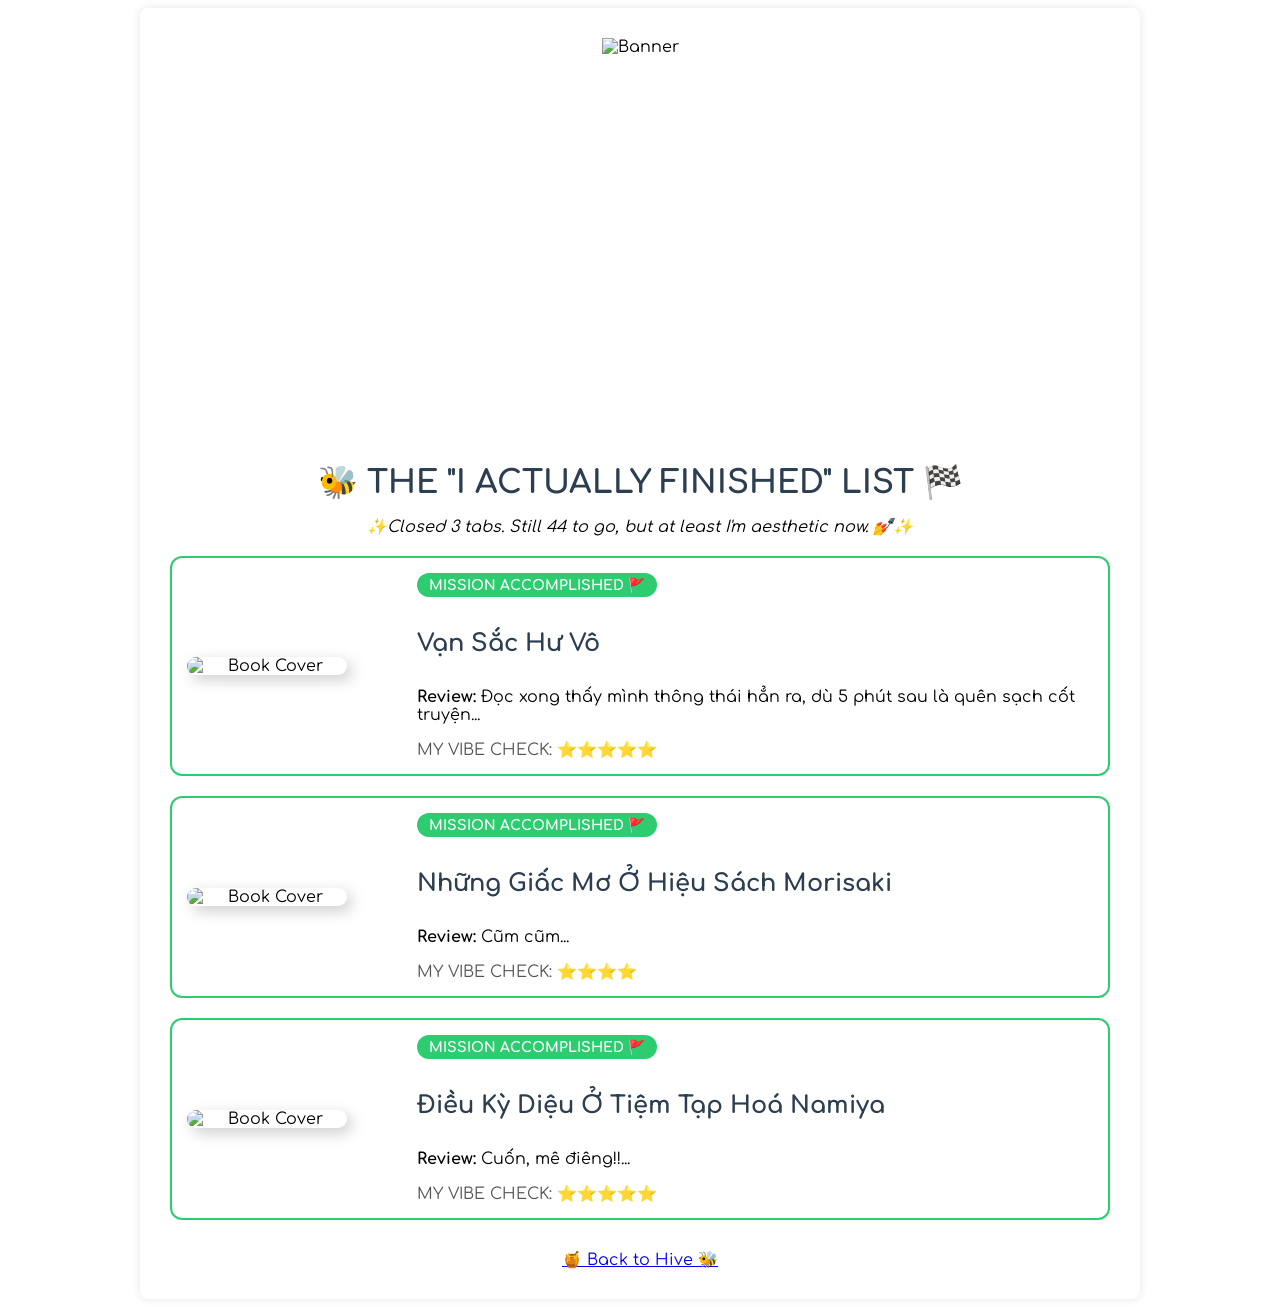
==== finished.html @ 82f548a7 "Add files via upload" ====
<!DOCTYPE html>
<html lang="vi">
<head>
    <meta charset="UTF-8">
    <meta name="viewport" content="width=device-width, initial-scale=1.0">
    <title>Brain Upgrade Completed - Bee's Vault</title>
    <link rel="stylesheet" href="style.css">
    <link href="https://fonts.googleapis.com/css2?family=Comfortaa:wght@300;400;700&display=swap" rel="stylesheet">
</head>
<body>

<div class="container">
    <header class="main-banner">
        <img src="https://i.pinimg.com/1200x/03/78/7d/03787d6a5f5e0cfdc8a83b473390e720.jpg" class="banner-image" alt="Banner">
    </header>

    <div class="content-header" style="text-align: center;">
        <h1>🐝 THE "I ACTUALLY FINISHED" LIST 🏁</h1>
        <p><em>✨Closed 3 tabs. Still 44 to go, but at least I'm aesthetic now. 💅✨</em></p>
    </div>

    <section class="finished-books">
    <div class="current-card" style="border: 2px solid #2ecc71;"> <img src="https://i.postimg.cc/xNcC9Dsd/Screenshot-2026-04-21-at-23-43-35.png" class="book-cover-large" alt="Book Cover">
        <div class="book-details">
            <span class="status-badge" style="background: #2ecc71;">MISSION ACCOMPLISHED 🚩</span>
            <h2>Vạn Sắc Hư Vô</h2>
            <p><strong>Review:</strong> Đọc xong thấy mình thông thái hẳn ra, dù 5 phút sau là quên sạch cốt truyện...</p>
            
            <div class="rating-container">
                <p>MY VIBE CHECK: ⭐⭐⭐⭐⭐ </p>
            </div>
        </div>
    </div>
   
    <section class="finished-books">
    <div class="current-card" style="border: 2px solid #2ecc71;"> <img src="https://i.postimg.cc/dkQ3STrn/Screenshot-2026-04-21-at-23-29-55.png" class="book-cover-large" alt="Book Cover">
        <div class="book-details">
            <span class="status-badge" style="background: #2ecc71;">MISSION ACCOMPLISHED 🚩</span>
            <h2>Những Giấc Mơ Ở Hiệu Sách Morisaki</h2>
            <p><strong>Review:</strong> Cũm cũm...</p>

            <div class="rating-container">
                <p>MY VIBE CHECK: ⭐⭐⭐⭐</p>
            </div>
        </div>
    </div>
    
    <section class="finished-books">
    <div class="current-card" style="border: 2px solid #2ecc71;"> <img src="https://i.postimg.cc/Wqh3sL9J/Screenshot-2026-04-21-at-23-45-53.png" class="book-cover-large" alt="Book Cover">
        <div class="book-details">
            <span class="status-badge" style="background: #2ecc71;">MISSION ACCOMPLISHED 🚩</span>
            <h2>Điều Kỳ Diệu Ở Tiệm Tạp Hoá Namiya</h2>
            <p><strong>Review:</strong> Cuốn, mê điêng!!...</p>

            <div class="rating-container">
                <p>MY VIBE CHECK: ⭐⭐⭐⭐⭐</p>
            </div>
        </div>
    </div>
</section>

    <a href="index.html" class="home-link" style="display: block; text-align: center; margin-top: 30px;">🍯 Back to Hive 🐝</a>
</div>

</body>
</html>
</html>
---- style.css ----
/* 1. Nhúng font và áp dụng toàn trang */
@import url('https://fonts.googleapis.com/css2?family=Comfortaa:wght@300..700&display=swap');

* {
    font-family: 'Comfortaa', cursive;
    box-sizing: border-box;
}

.container {
    max-width: 1000px;
    margin: auto;
    background: white;
    padding: 30px;
    text-align: center;
    border-radius: 8px;
    box-shadow: 0 0 10px rgba(0,0,0,0.1);
}

/* Kệ sách dùng Grid để chia 5 cột đều tăm tắp */
.book-grid {
    display: grid;
    grid-template-columns: repeat(5, 1fr);
    gap: 15px;
    margin-bottom: 40px;
}

.book-item img {
    width: 100%;
    aspect-ratio: 2/3; /* Ép mọi ảnh về tỉ lệ chuẩn của bìa sách */
    object-fit: cover; /* Tự cắt/giãn ảnh cho vừa khung mà không làm méo */
    border-radius: 4px;
    border: 1px solid #ddd;
}

.book-item p {
    font-weight: bold;
    font-size: 0.9em;
    margin-top: 8px;
}

/* Định dạng bảng thống kê */
table {
    width: 100%;
    border-collapse: collapse;
    margin: 20px 0;
}

th, td {
    border: 1px solid #eee;
    padding: 12px;
}

th { background-color: #f9f9f9; }

.category-title { color: #2c3e50; border-bottom: 2px solid #eee; padding-bottom: 10px; }
.subcategory-title { font-style: italic; color: #7f8c8d; margin: 20px 0; }

/* Style riêng cho trang chủ */
.home-page .banner img {
    width: 100%;
    max-height: 400px;
    object-fit: cover;
    border-radius: 8px;
    margin-bottom: 20px;
}

.quote {
    color: #555;
    font-size: 1.1em;
}

.intro {
    text-align: center;
    padding: 10px 0;
}

/* Biến bảng điều hướng thành các nút bấm đẹp */
.nav-grid {
    display: grid;
    grid-template-columns: 1fr 1fr; /* Chia 2 cột như trong Rentry của Bee */
    gap: 15px;
    margin-top: 20px;
}

.nav-item {
    display: block;
    padding: 15px;
    background-color: #fdfdfd;
    border: 1px solid #eee;
    border-radius: 5px;
    text-decoration: none;
    color: #2c3e50;
    font-weight: bold;
    transition: 0.3s;
}

.nav-item:hover {
    background-color: #f0f0f0;
    border-color: #ccc;
    transform: translateY(-2px); /* Hiệu ứng nhấn nút */
}
/* Trang trí nút chuyển Tab */
.tab-buttons {
    display: flex;
    justify-content: center;
    gap: 15px;
    margin: 30px 0;
}

.tab-btn {
    padding: 12px 30px;
    border: 2px solid #2c3e50;
    background: transparent;
    color: #2c3e50;
    cursor: pointer;
    border-radius: 30px;
    font-weight: bold;
    font-size: 1rem;
    transition: all 0.3s ease;
}

.tab-btn.active {
    background: #2c3e50;
    color: white;
}

/* Hiệu ứng ẩn hiện */
.tab-content {
    display: none;
}

.tab-content.active {
    display: block;
    animation: fadeIn 0.4s ease;
}

@keyframes fadeIn {
    from { opacity: 0; transform: translateY(10px); }
    to { opacity: 1; transform: translateY(0); }
}

/* --- CANH CHỈNH HÌNH BÌA (ĐÃ ĐỒNG BỘ SIZE) --- */

.main-banner {
    width: 100%;             
    max-width: 1200px;       
    height: 400px;           /* <--- SỬA DÒNG NÀY: Cố định chiều cao 400px cho tất cả các trang */
    margin: 0 auto;         
    overflow: hidden;        
    position: relative;
    margin-bottom: 20px;
    border-radius: 15px;     /* Thêm dòng này cho bo góc xinh xẻo nè */
}

.banner-image {
    width: 100%;             
    height: 100%;            /* <--- ĐẢM BẢO DÒNG NÀY LÀ 100% để nó lấp đầy cái 300px ở trên */
    object-fit: cover;       /* <--- SỬA THÀNH 'cover': Để hình luôn đầy khung, không bị khoảng trắng 2 bên */
    object-position: center; /* Giữ cho mặt con mèo luôn ở giữa */
}

/* Tìm và thay thế đoạn tiêu đề bằng đoạn này */
h1, h2, h3, h4 {
    font-weight: 700;    /* Độ đậm nhất của Comfortaa */
    text-align: center;
    margin-top: 25px;
    margin-bottom: 15px;
    color: #2c3e50;      /* Màu xanh đen cho sắc nét */
}

/* In đậm thêm cho các tiêu đề trong bảng (Thống kê) */
th, strong {
    font-weight: 700;
}

h1 {
    font-size: 32px; /* Chỉnh to ra cho oai nè */
    text-transform: uppercase; /* Viết hoa toàn bộ cho chất */
}
/* Canh chỉnh lưới sách */
.book-grid {
    display: grid;
    grid-template-columns: repeat(auto-fill, minmax(150px, 1fr));
    gap: 20px;
    padding: 20px 0;
}

.book-item {
    text-align: center;
    background: #f9f9f9;
    padding: 10px;
    border-radius: 10px;
    transition: transform 0.3s;
}

.book-item:hover {
    transform: translateY(-5px); /* Hiệu ứng bay lên khi di chuột vào */
}

.book-item img {
    width: 100%;
    border-radius: 5px;
    margin-bottom: 10px;
}

.book-title {
    font-weight: 700;
    font-size: 0.9rem;
    margin-bottom: 5px;
}

.book-author {
    font-size: 0.8rem;
    color: #666;
}
/* --- STYLE CHO TRANG READING --- */

.current-card {
    display: flex;
    gap: 30px;
    background: #fffaf0; /* Màu hơi kem cho dịu mắt */
    padding: 30px;
    border-radius: 20px;
    border: 2px dashed #e67e22;
    margin-top: 20px;
}

.book-cover-large {
    width: 180px;
    border-radius: 10px;
    box-shadow: 5px 5px 15px rgba(0,0,0,0.2);
}

.status-badge {
    background: #e67e22;
    color: white;
    padding: 5px 12px;
    border-radius: 20px;
    font-size: 0.7rem;
    font-weight: bold;
    text-transform: uppercase;
}

.progress-bar {
    width: 100%;
    height: 12px;
    background: #eee;
    border-radius: 10px;
    margin-top: 10px;
}

.progress-fill {
    height: 100%;
    background: linear-gradient(to right, #f39c12, #e67e22);
    border-radius: 10px;
}

/* Cho nó responsive xíu trên điện thoại */
@media (max-width: 600px) {
    .current-card {
        flex-direction: column;
        align-items: center;
        text-align: center;
    }
}
/* BEE'S PROGRESS NOTES:
   - Progress: 10% — Just here for the aesthetics 💅
   - Progress: 50% — Halfway to becoming an intellectual 🧐 
   - Progress: 99% — Avoidance level: Expert 🏃‍♂️ 
   - Progress: 0% — I just like the cover, okay? 🙄 
*/
/* Tag cho sách đang đọc:
- STILL FIGHTING FOR MY LIFE ⚔️ 
- SURVIVING THROUGH THE CHAPTERS 🚑 
- READING UNTIL MY BRAIN SHORT-CIRCUITS 🔌 
- LITERALLY IN ANOTHER UNIVERSE 🌌 
- PRETENDING TO BE AN INTELLECTUAL 🧐 
- READING FOR THE AESTHETIC 💅 
- MY LAST 2 BRAIN CELLS ARE STRUGGLING 🧠 
- EYES ON BOOK, MIND ON FOOD 🍟 
- LONG DISTANCE RELATIONSHIP ✈️ 
- ON A BREAK (LIKE ROSS & RACHEL) 💔 
- GHOSTED BY THE PLOT 👻 
- IT'S NOT YOU, IT'S MY ATTENTION SPAN 🙄 
*/
/*Tag cho mấy sách đã đọc xong:
- MIRACLE HAPPENED 🕯️ 
- I ACTUALLY FINISHED IT 😱 
- SURVIVED TILL THE END 🏁 
- BRAIN UPGRADE: 100% ✅
- CERTIFIED INTELLECTUAL 💅 
- I READ, I FORGOT 🧠💨 
- BOOK 1 - BRAIN 0 🏳️ 
- GOODBYE OLD FRIEND 🥀 
- SLAYED THE PLOT 💅⚔️ 
*/
/* GIAO DIỆN TRANG THOUGHTS */
.thoughts-container {
    max-width: 600px; /* Độ rộng vừa phải cho dễ đọc */
    margin: 0 auto;
}

.review-card {
    background: #ffffff;
    border-radius: 25px; /* Bo góc cực mạnh như Bee muốn */
    border: 1px solid #f0f0f0;
    margin-bottom: 25px;
    padding: 20px;
    box-shadow: 0 10px 30px rgba(0,0,0,0.05);
    transition: all 0.3s ease;
    overflow: hidden;
}

.review-summary {
    list-style: none; /* Ẩn dấu mũi tên mặc định */
    outline: none;
}

.summary-header {
    display: flex;
    gap: 20px;
    align-items: flex-start;
}

.thought-cover {
    width: 90px; /* Ảnh bìa nằm góc trên bên trái */
    height: 130px;
    object-fit: cover;
    border-radius: 12px;
    box-shadow: 2px 5px 15px rgba(0,0,0,0.1);
}

.book-meta h3 {
    margin: 8px 0 2px 0;
    font-size: 1.3rem;
    color: #2c3e50;
}

.author-name {
    font-size: 0.9rem;
    color: #7f8c8d;
    margin-bottom: 10px;
}

/* Hiệu ứng khi mở Review */
.review-card[open] {
    border: 1px solid #ffde59; /* Đổi màu viền khi mở ra */
}

.thought-text {
    font-size: 0.95rem;
    line-height: 1.7;
    color: #444;
    padding: 10px;
    background: #fffcf2; /* Màu nền giấy nhẹ nhàng */
    border-radius: 15px;
    white-space: pre-line; /* Để Bee xuống dòng trong code nó cũng hiện ra web */
}
/* Khung bọc ngoài của mỗi cuốn sách */
.current-card {
    display: flex;
    align-items: center;
    padding: 15px;
    border-radius: 12px;
    background-color: #ffffff;
    margin-bottom: 20px;
    border: 2px solid #2ecc71; /* Màu xanh của Bee */
}

/* Định dạng ảnh bìa */
.book-cover-large {
    width: 160px;
    height: auto;
    border-radius: 12px;
    object-fit: cover;
}

/* Phần chứa chữ bên phải */
.book-details {
    margin-left: 20px;
    text-align: left; /* Để nó đồng bộ với các cuốn dưới */
}

/* Cái tag xanh "Miracle Happened" */
.status-badge {
    background-color: #2ecc71;
    color: white;
    padding: 4px 12px;
    border-radius: 20px;
    font-size: 14px;
    font-weight: bold;
    display: inline-block;
    margin-bottom: 8px;
}

/* Tiêu đề sách */
.book-details {
    flex: 1; /* Để nó chiếm hết phần trống bên phải */
    padding-left: 20px;
    text-align: left !important; /* Thêm !important để ép nó phải nghe lời, căn lề trái */
    display: flex;
    flex-direction: column;
    justify-content: center; /* Giúp chữ nằm giữa theo chiều dọc của cái ảnh */
    align-items: flex-start; /* Ép mọi thứ bên trong (tag, h2, p) phải bám lề trái */
}

/* Dòng Vibe Check */
.rating-container p {
    margin: 0;
    font-size: 16px;
    color: #555;
}
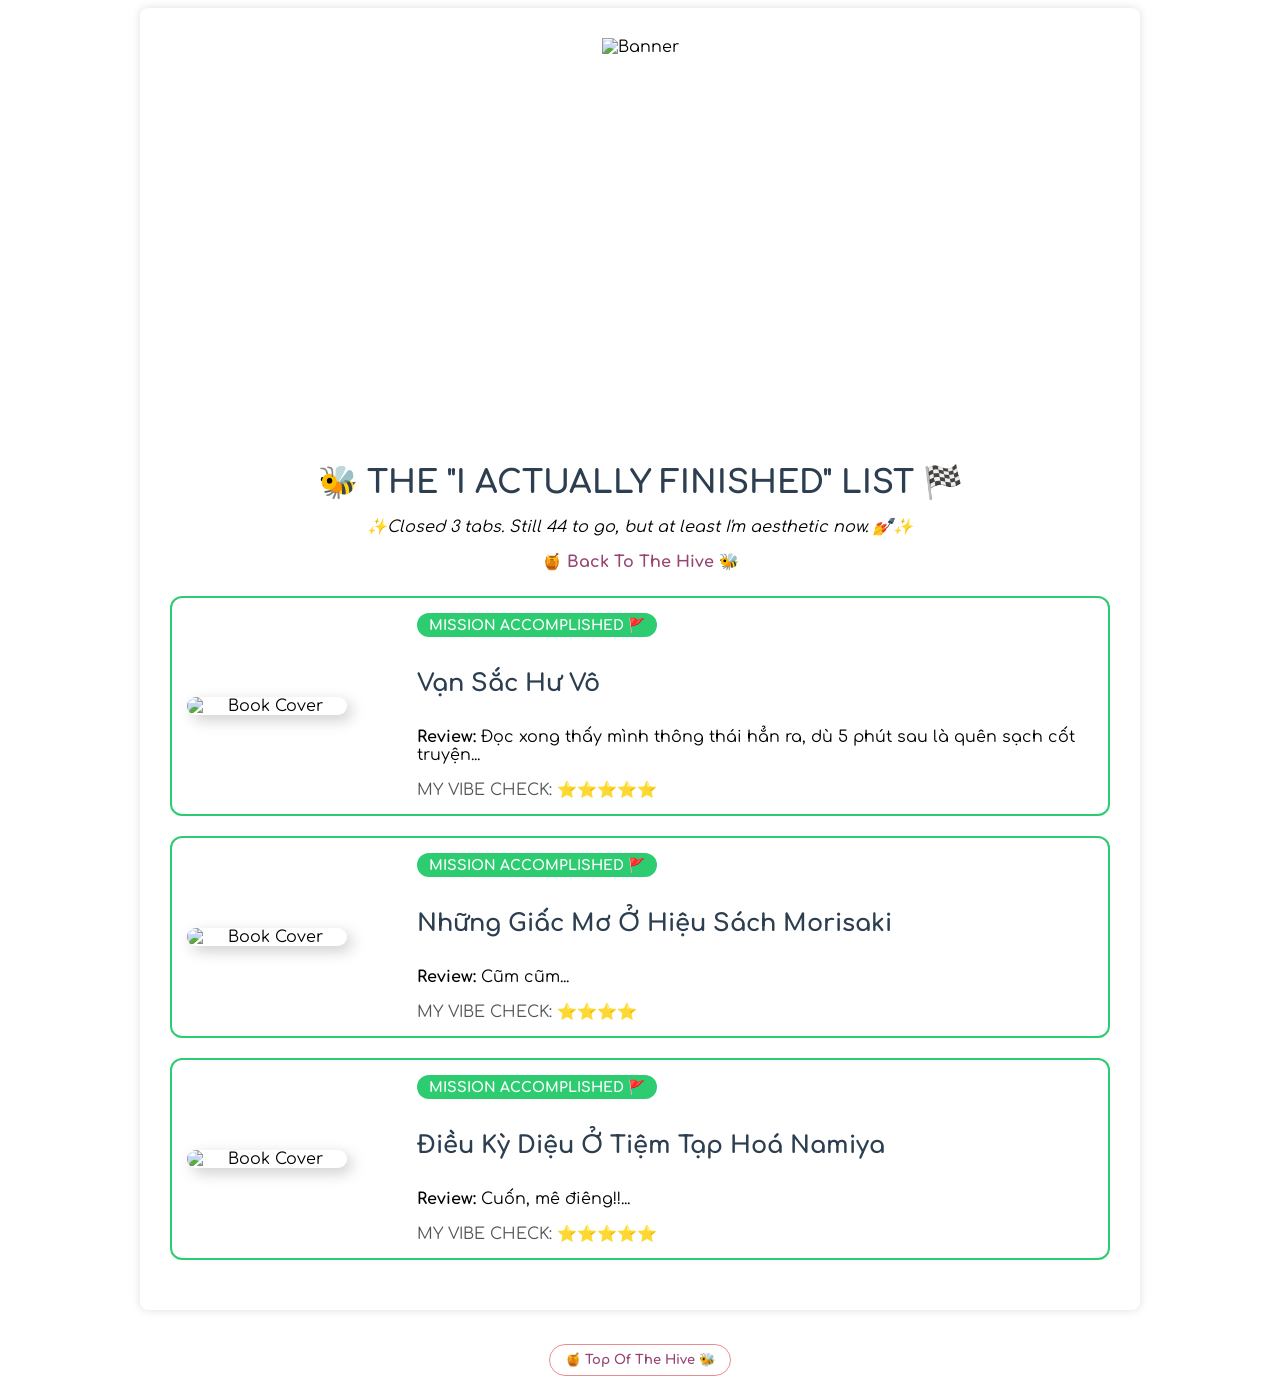
==== commit 79fb13b1: "Add files via upload" ====
--- a/finished.html
+++ b/finished.html
@@ -1,5 +1,6 @@
 <!DOCTYPE html>
 <html lang="vi">
+
 <head>
     <meta charset="UTF-8">
     <meta name="viewport" content="width=device-width, initial-scale=1.0">
@@ -7,61 +8,81 @@
     <link rel="stylesheet" href="style.css">
     <link href="https://fonts.googleapis.com/css2?family=Comfortaa:wght@300;400;700&display=swap" rel="stylesheet">
 </head>
+
 <body>
 
-<div class="container">
-    <header class="main-banner">
-        <img src="https://i.pinimg.com/1200x/03/78/7d/03787d6a5f5e0cfdc8a83b473390e720.jpg" class="banner-image" alt="Banner">
-    </header>
+    <div class="container">
+        <header class="main-banner">
+            <img src="https://i.pinimg.com/1200x/03/78/7d/03787d6a5f5e0cfdc8a83b473390e720.jpg" class="banner-image"
+                alt="Banner">
+        </header>
 
-    <div class="content-header" style="text-align: center;">
-        <h1>🐝 THE "I ACTUALLY FINISHED" LIST 🏁</h1>
-        <p><em>✨Closed 3 tabs. Still 44 to go, but at least I'm aesthetic now. 💅✨</em></p>
+        <div class="content-header" style="text-align: center;">
+            <h1>🐝 THE "I ACTUALLY FINISHED" LIST 🏁</h1>
+            <p><em>✨Closed 3 tabs. Still 44 to go, but at least I'm aesthetic now. 💅✨</em></p>
+        </div>
+
+        <div style="margin: 15px 0 25px 0;">
+            <a href="index.html" style="text-decoration: none; color: #974472; font-weight: bold; font-size: 16px;">
+                🍯 Back To The Hive 🐝
+            </a>
+        </div>
+
+        <section class="finished-books">
+            <div class="current-card" style="border: 2px solid #2ecc71;"> <img
+                    src="https://i.postimg.cc/xNcC9Dsd/Screenshot-2026-04-21-at-23-43-35.png" class="book-cover-large"
+                    alt="Book Cover">
+                <div class="book-details">
+                    <span class="status-badge" style="background: #2ecc71;">MISSION ACCOMPLISHED 🚩</span>
+                    <h2>Vạn Sắc Hư Vô</h2>
+                    <p><strong>Review:</strong> Đọc xong thấy mình thông thái hẳn ra, dù 5 phút sau là quên sạch cốt
+                        truyện...</p>
+
+                    <div class="rating-container">
+                        <p>MY VIBE CHECK: ⭐⭐⭐⭐⭐ </p>
+                    </div>
+                </div>
+            </div>
+
+            <section class="finished-books">
+                <div class="current-card" style="border: 2px solid #2ecc71;"> <img
+                        src="https://i.postimg.cc/dkQ3STrn/Screenshot-2026-04-21-at-23-29-55.png"
+                        class="book-cover-large" alt="Book Cover">
+                    <div class="book-details">
+                        <span class="status-badge" style="background: #2ecc71;">MISSION ACCOMPLISHED 🚩</span>
+                        <h2>Những Giấc Mơ Ở Hiệu Sách Morisaki</h2>
+                        <p><strong>Review:</strong> Cũm cũm...</p>
+
+                        <div class="rating-container">
+                            <p>MY VIBE CHECK: ⭐⭐⭐⭐</p>
+                        </div>
+                    </div>
+                </div>
+
+                <section class="finished-books">
+                    <div class="current-card" style="border: 2px solid #2ecc71;"> <img
+                            src="https://i.postimg.cc/Wqh3sL9J/Screenshot-2026-04-21-at-23-45-53.png"
+                            class="book-cover-large" alt="Book Cover">
+                        <div class="book-details">
+                            <span class="status-badge" style="background: #2ecc71;">MISSION ACCOMPLISHED 🚩</span>
+                            <h2>Điều Kỳ Diệu Ở Tiệm Tạp Hoá Namiya</h2>
+                            <p><strong>Review:</strong> Cuốn, mê điêng!!...</p>
+
+                            <div class="rating-container">
+                                <p>MY VIBE CHECK: ⭐⭐⭐⭐⭐</p>
+                            </div>
+                        </div>
+                    </div>
+                </section>
+    </div>
+    
+    <div style="text-align: center; margin: 40px 0 20px 0;">
+        <a href="#"
+            style="text-decoration: none; color: #974472; font-size: 13px; font-weight: 800; border: 1px solid #E88F93; padding: 8px 15px; border-radius: 20px; transition: 0.3s;">
+            🍯 Top Of The Hive 🐝
+        </a>
     </div>
 
-    <section class="finished-books">
-    <div class="current-card" style="border: 2px solid #2ecc71;"> <img src="https://i.postimg.cc/xNcC9Dsd/Screenshot-2026-04-21-at-23-43-35.png" class="book-cover-large" alt="Book Cover">
-        <div class="book-details">
-            <span class="status-badge" style="background: #2ecc71;">MISSION ACCOMPLISHED 🚩</span>
-            <h2>Vạn Sắc Hư Vô</h2>
-            <p><strong>Review:</strong> Đọc xong thấy mình thông thái hẳn ra, dù 5 phút sau là quên sạch cốt truyện...</p>
-            
-            <div class="rating-container">
-                <p>MY VIBE CHECK: ⭐⭐⭐⭐⭐ </p>
-            </div>
-        </div>
-    </div>
-   
-    <section class="finished-books">
-    <div class="current-card" style="border: 2px solid #2ecc71;"> <img src="https://i.postimg.cc/dkQ3STrn/Screenshot-2026-04-21-at-23-29-55.png" class="book-cover-large" alt="Book Cover">
-        <div class="book-details">
-            <span class="status-badge" style="background: #2ecc71;">MISSION ACCOMPLISHED 🚩</span>
-            <h2>Những Giấc Mơ Ở Hiệu Sách Morisaki</h2>
-            <p><strong>Review:</strong> Cũm cũm...</p>
+</body>
 
-            <div class="rating-container">
-                <p>MY VIBE CHECK: ⭐⭐⭐⭐</p>
-            </div>
-        </div>
-    </div>
-    
-    <section class="finished-books">
-    <div class="current-card" style="border: 2px solid #2ecc71;"> <img src="https://i.postimg.cc/Wqh3sL9J/Screenshot-2026-04-21-at-23-45-53.png" class="book-cover-large" alt="Book Cover">
-        <div class="book-details">
-            <span class="status-badge" style="background: #2ecc71;">MISSION ACCOMPLISHED 🚩</span>
-            <h2>Điều Kỳ Diệu Ở Tiệm Tạp Hoá Namiya</h2>
-            <p><strong>Review:</strong> Cuốn, mê điêng!!...</p>
-
-            <div class="rating-container">
-                <p>MY VIBE CHECK: ⭐⭐⭐⭐⭐</p>
-            </div>
-        </div>
-    </div>
-</section>
-
-    <a href="index.html" class="home-link" style="display: block; text-align: center; margin-top: 30px;">🍯 Back to Hive 🐝</a>
-</div>
-
-</body>
-</html>
 </html>
--- a/style.css
+++ b/style.css
@@ -13,7 +13,7 @@
     padding: 30px;
     text-align: center;
     border-radius: 8px;
-    box-shadow: 0 0 10px rgba(0,0,0,0.1);
+    box-shadow: 0 0 10px rgba(0, 0, 0, 0.129);
 }
 
 /* Kệ sách dùng Grid để chia 5 cột đều tăm tắp */
@@ -29,7 +29,7 @@
     aspect-ratio: 2/3; /* Ép mọi ảnh về tỉ lệ chuẩn của bìa sách */
     object-fit: cover; /* Tự cắt/giãn ảnh cho vừa khung mà không làm méo */
     border-radius: 4px;
-    border: 1px solid #ddd;
+    border: 1px solid #f5f1e6;
 }
 
 .book-item p {
@@ -46,14 +46,14 @@
 }
 
 th, td {
-    border: 1px solid #eee;
+    border: 1px solid #f6e3e582;
     padding: 12px;
 }
 
-th { background-color: #f9f9f9; }
-
-.category-title { color: #2c3e50; border-bottom: 2px solid #eee; padding-bottom: 10px; }
-.subcategory-title { font-style: italic; color: #7f8c8d; margin: 20px 0; }
+th { background-color: #f6e3e582; }
+
+.category-title { color: #fedde8; border-bottom: 2px solid #974472; padding-bottom: 10px; }
+.subcategory-title { font-style: italic; font-weight: bold; color: #bb528a; margin: 20px 0; }
 
 /* Style riêng cho trang chủ */
 .home-page .banner img {
@@ -85,11 +85,11 @@
 .nav-item {
     display: block;
     padding: 15px;
-    background-color: #fdfdfd;
+    background-color: #f5f1e69d;
     border: 1px solid #eee;
     border-radius: 5px;
     text-decoration: none;
-    color: #2c3e50;
+    color: #80011f;
     font-weight: bold;
     transition: 0.3s;
 }
@@ -109,9 +109,9 @@
 
 .tab-btn {
     padding: 12px 30px;
-    border: 2px solid #2c3e50;
+    border: 2px solid #bb528a;
     background: transparent;
-    color: #2c3e50;
+    color: #bb528a;
     cursor: pointer;
     border-radius: 30px;
     font-weight: bold;
@@ -120,8 +120,8 @@
 }
 
 .tab-btn.active {
-    background: #2c3e50;
-    color: white;
+    background: #bb528a;
+    color: #f6e3e5;
 }
 
 /* Hiệu ứng ẩn hiện */
@@ -409,4 +409,21 @@
     margin: 0;
     font-size: 16px;
     color: #555;
+}
+.navigation-top {
+    display: block;
+    margin-top: 10px;
+    margin-bottom: 25px; /* Tạo khoảng cách với phần nội dung bên dưới */
+}
+
+.navigation-top a {
+    color: #27ae60;
+    font-size: 13px;
+    letter-spacing: 1px; /* Cho chữ thưa ra một chút nhìn cho nghệ */
+    transition: 0.3s;
+}
+
+.navigation-top a:hover {
+    color: #2ecc71;
+    text-decoration: underline;
 }
